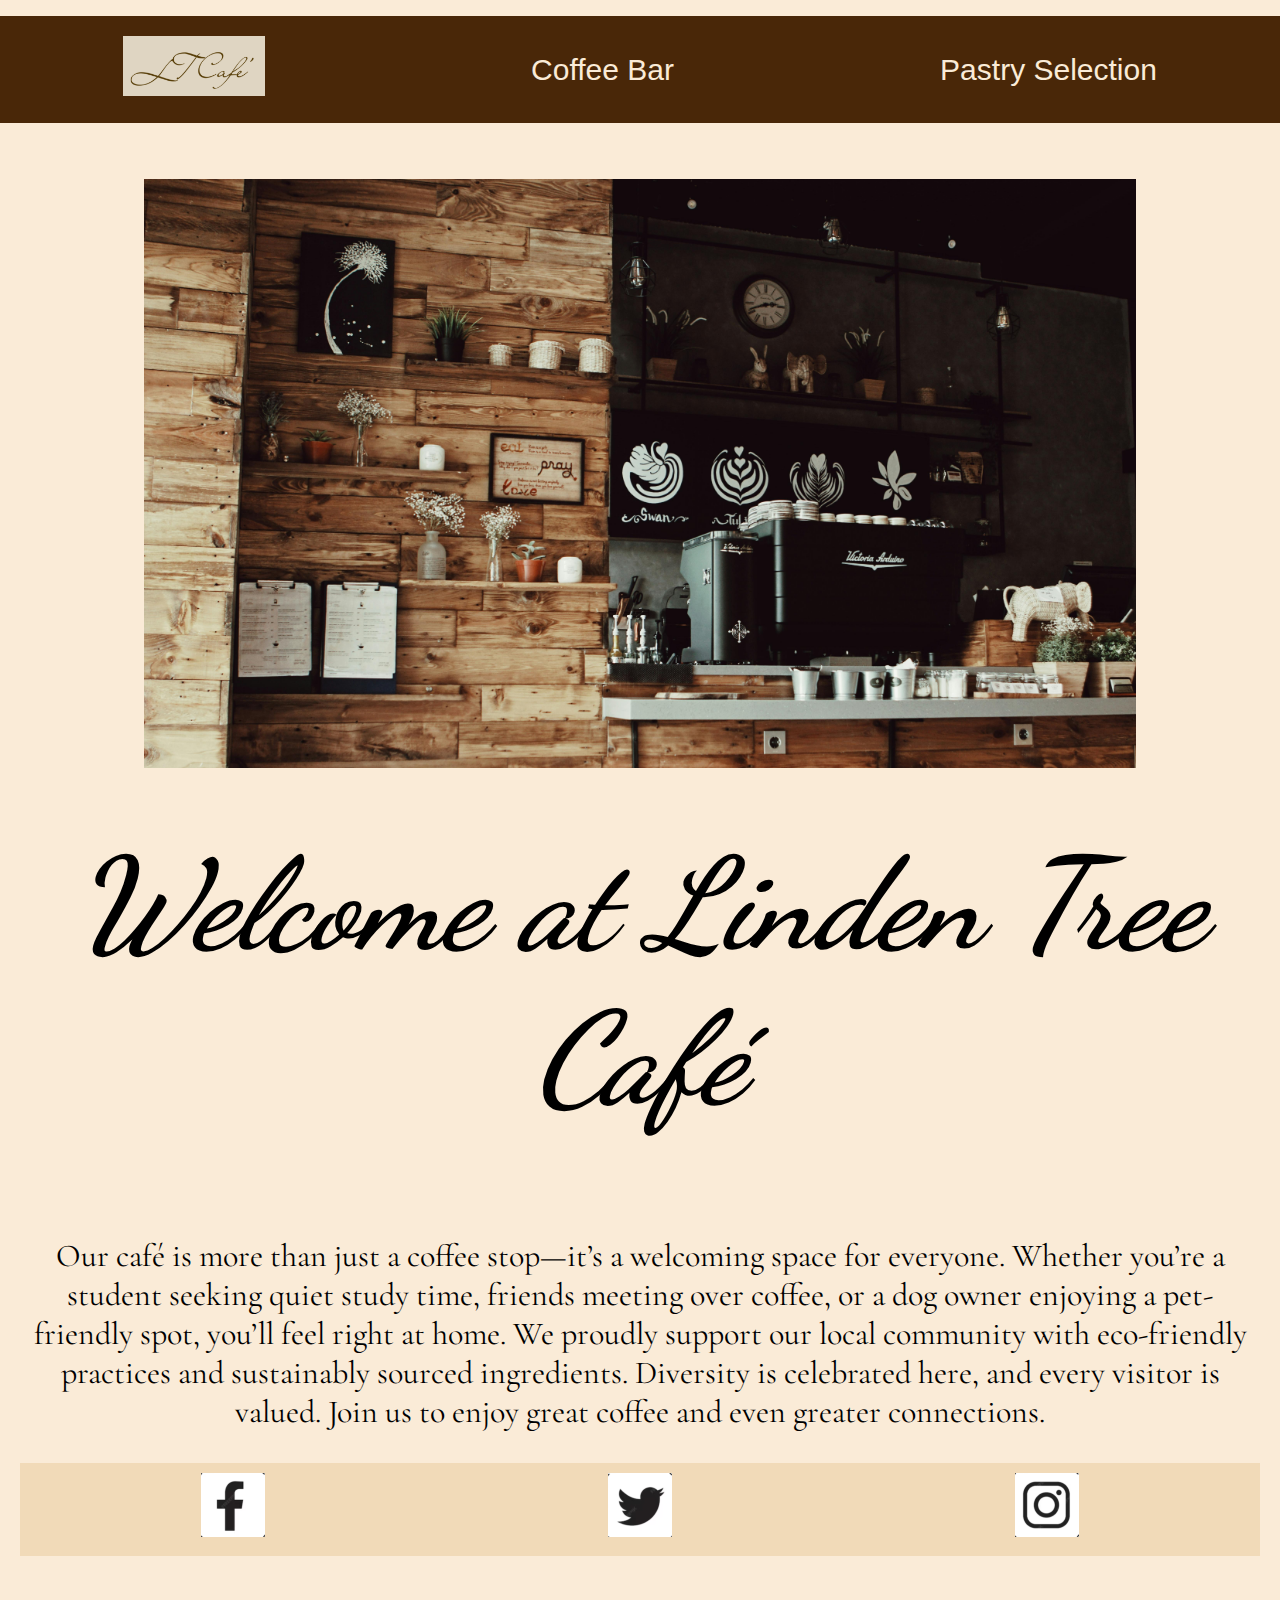
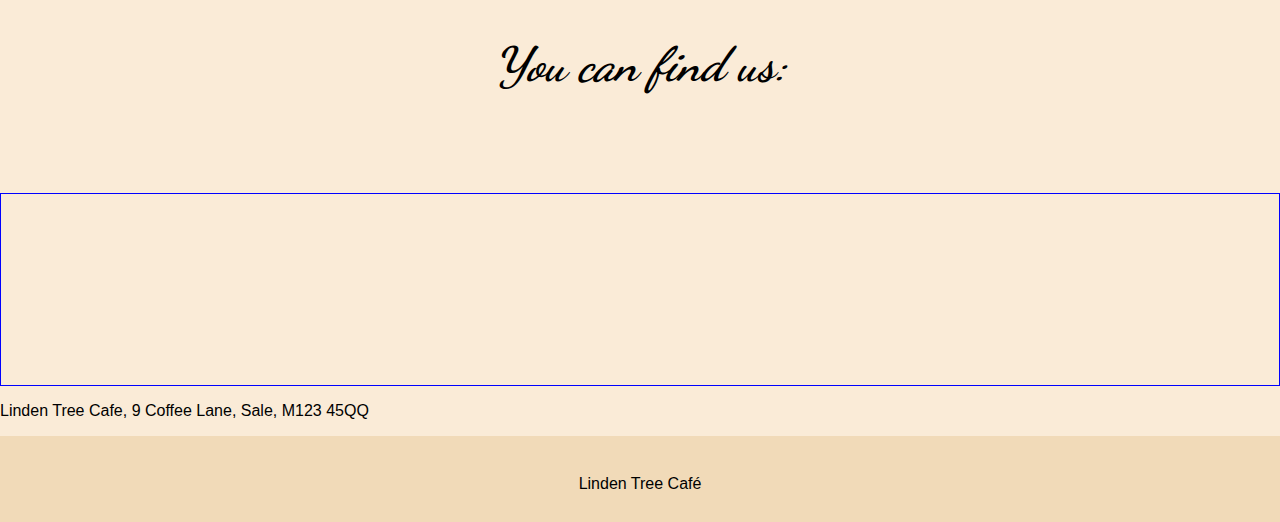
==== index.html @ 654322bf "initial commit" ====
<!DOCTYPE html>
<html lang="en">
<head>
    <meta charset="UTF-8">
    <meta name="viewport" content="width=device-width, initial-scale=1.0">
    <title>Coffee Shop</title>
<link rel="stylesheet" href="style.css">
<link rel="preconnect" href="https://fonts.googleapis.com">
<lin<k rel="preconnect" href="https://fonts.gstatic.com" crossorigin>
<link href="https://fonts.googleapis.com/css2?family=Dancing+Script:wght@400..700&family=Edu+AU+VIC+WA+NT+Pre:wght@400..700&display=swap" rel="stylesheet">
</head>

<body>
<header>
    <nav>
        <ul>
            <a href="index.html">
                <img src="images/ltc.png" alt="ltc" class="logo">
            </a>
            <a href="coffee.html">Coffee Bar</a>
            <a href="pastry.html">Pastry Selection</a>
        </ul>
    </nav>
</header>

<main>
    <link rel="preconnect" href="https://fonts.googleapis.com">
<link rel="preconnect" href="https://fonts.gstatic.com" crossorigin>
<link href="https://fonts.googleapis.com/css2?family=Cormorant+Garamond:ital,wght@0,300;0,400;0,500;0,600;0,700;1,300;1,400;1,500;1,600;1,700&family=Dancing+Script:wght@400..700&family=Edu+AU+VIC+WA+NT+Pre:wght@400..700&display=swap" rel="stylesheet">
<img src="./images/coffee-shop.jpg" alt="Linten Tree Café picture" class="center-image">
<div>
    <h1>Welcome at Linden Tree Café</h1>
</div>
<p>Our café is more than just a coffee stop—it’s a welcoming space for everyone. Whether you’re a student seeking quiet study time, friends meeting over coffee, or a dog owner enjoying a pet-friendly spot, you’ll feel right at home.

    We proudly support our local community with eco-friendly practices and sustainably sourced ingredients. Diversity is celebrated here, and every visitor is valued. Join us to enjoy great coffee and even greater connections.</p>

    <nav>
        <a href="#"><img src="images/facebook-icon.png" alt="Facebook"></a>
        <a href="#"><img src="images/twitter-icon.png" alt="Twitter"></a>
        <a href="#"><img src="images/instagram-icon.png" alt="Instagram"></a>
    </nav>

</main>



<h2>You can find us:</h2>
<div class="map">
<div class="mapouter">
    <div class="gmap_canvas">
        <iframe class="gmap_iframe" frameborder="0" scrolling="no" marginheight="0" marginwidth="0" src="https://maps.google.com/maps?width=647&amp;height=191&amp;hl=en&amp;q=Sale Waterpark, Manchester&amp;t=&amp;z=13&amp;ie=UTF8&amp;iwloc=B&amp;output=embed"></iframe><a href="https://embed-googlemap.com">embed google map</a></div><style>.mapouter{position:relative;text-align:right;width:647px;height:191px;}.gmap_canvas {overflow:hidden;background:none!important;width:647px;height:191px;}.gmap_iframe {width:647px!important;height:191px!important;}</style>
    </div>
   
</div>
<p>Linden Tree Cafe, 9 Coffee Lane, Sale, M123 45QQ</p>
</div>
<footer>
    <p>Linden Tree Café<a href="index.html"></a></p>
    </footer>

</body>

</html>
---- style.css ----
html {
    background-color: antiquewhite;
}

body {
    margin:0 auto;
    width:1280px;
    font-size: 16px;
    font-family:Arial, Helvetica, sans-serif;
    box-sizing:border-box;
    }
    
nav>ul {
    background-color: rgb(73, 39, 8);
    padding: 20px;
    display:flex;
    flex-direction: row;
    justify-content: space-around;
    align-items: center;
    gap: 60px;
}
a {
    color: antiquewhite ;
    font-size: 30px;
    text-decoration: none;
}
header nav a:hover {
    text-decoration: underline;
}

.logo {
    height: 60px;
    width: auto;
}

.center-image {
    display:block;
    margin: 20px auto;
    max-width: 80%;
    height: auto;
}

div h1 {
    margin-top: 60px;
    margin-bottom: 100px;
    font-family: "dancing script";
    font-optical-sizing: auto;
    font-style: italic;
    text-align:center;
    font-size: 4em;
    color: black;
}

h2 {
    margin-top: 60px;
    margin-bottom: 100px;
    font-family: "dancing script";
    font-optical-sizing: auto;
    font-style: italic;
    text-align:center;
    font-size: 3em;
}
main {
    text-align: center;
    padding: 20px;
    font-size: 2em;
    font-family: "Cormorant Garamond", serif;
}

main nav {
    background-color: rgb(241, 218, 184);
    text-align:center;
    padding: 10px;
    display:flex;
    justify-content: space-around;
}

.map {
 border: 1px solid blue;
    display: flex;
    justify-content: center;
}


footer {
    background-color: rgb(241, 218, 184);
    text-align: center;
    padding: 10px;
    margin:0 auto
}

.coffee-gallery {
    display: flex;
    flex-wrap: wrap;
    justify-content:space-around;
    align-content: center;
    gap: 20px;
    margin-top: 20px;
    }

.coffee-gallery div {
    text-align: center;
}

.coffee-gallery img {
    width: 300px;
    height: auto;
}

.pastry-gallery {
    display: flex;
    flex-wrap: wrap;
    justify-content:space-around;
    align-content: center;
    gap: 20px;
    margin-top: 20px;
    }

.pastry-gallery div {
    text-align: center;
}

.pastry-gallery img {
    width: 300px;
    height: auto;
}
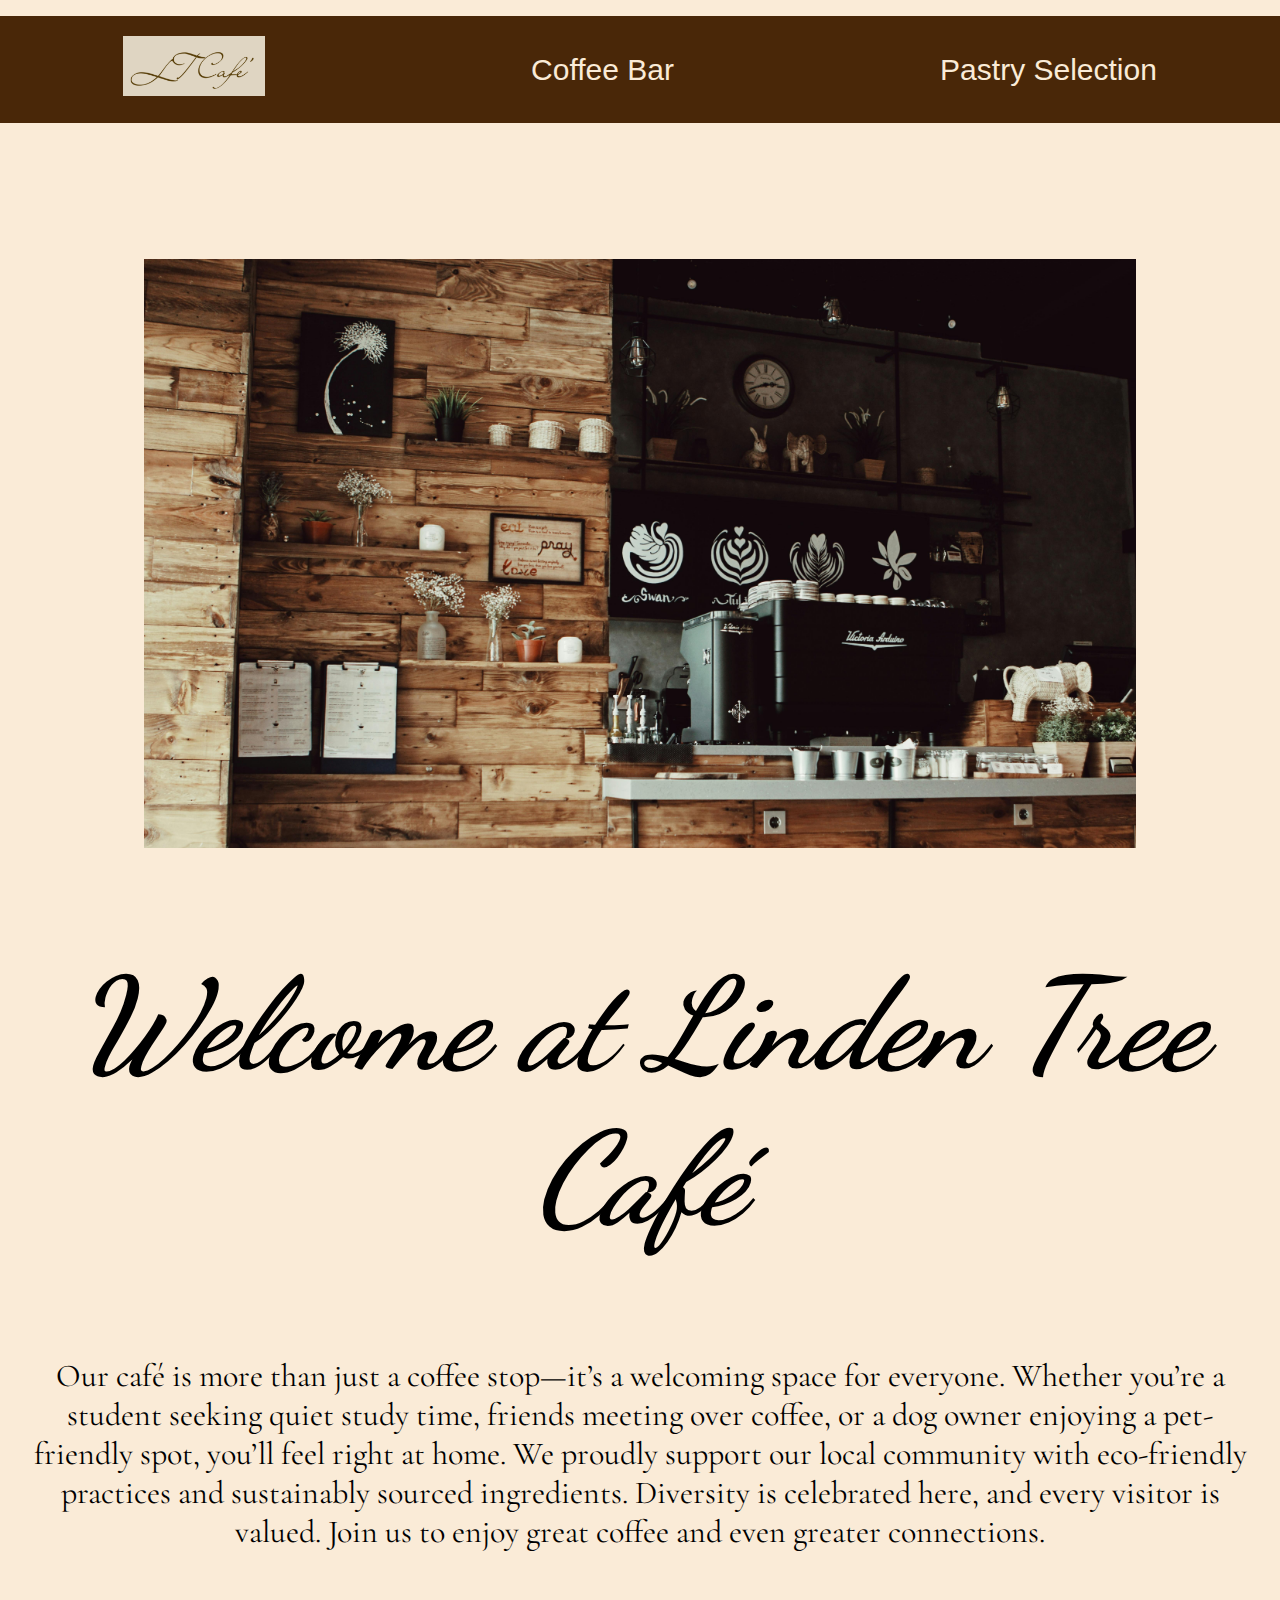
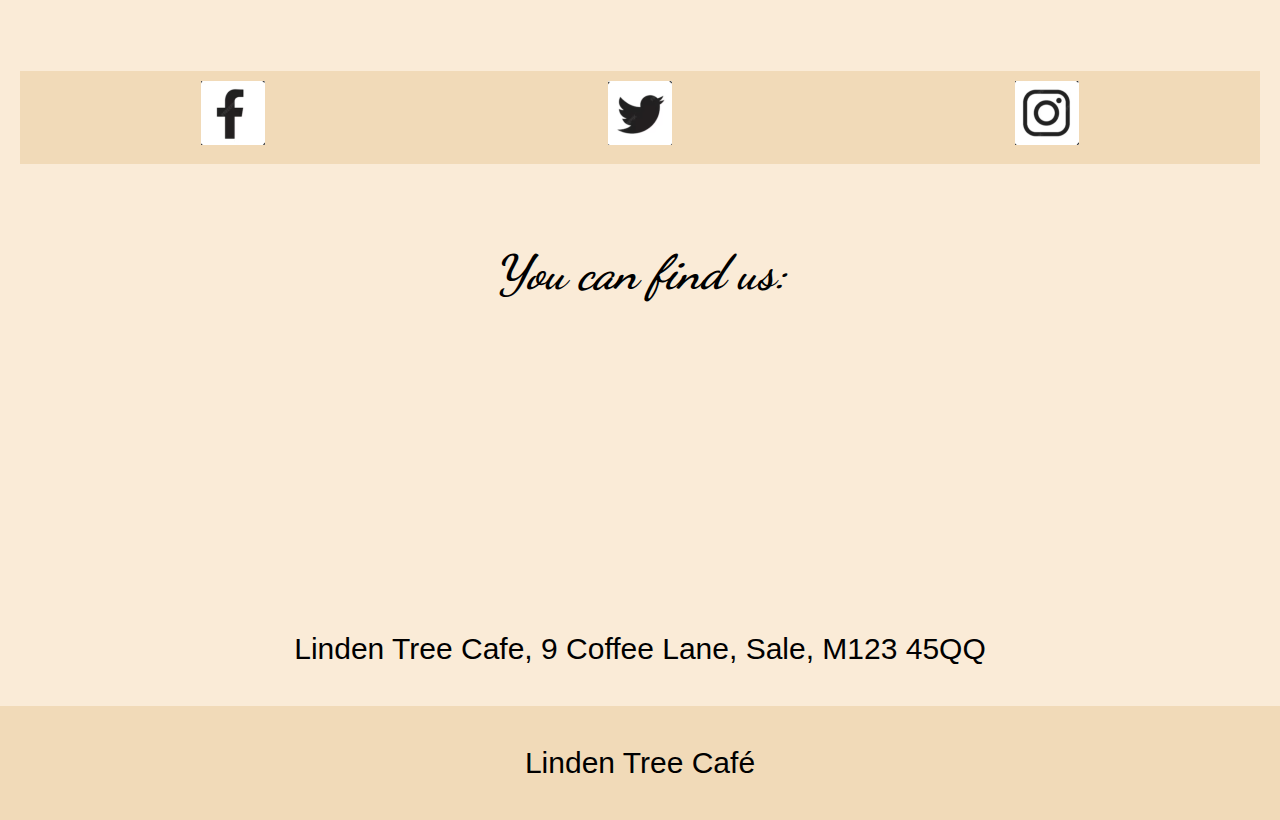
==== commit 14b5ae85: "styling and text changes commit message for your changes. Lines starting" ====
--- a/index.html
+++ b/index.html
@@ -47,17 +47,21 @@
 
 <h2>You can find us:</h2>
 <div class="map">
-<div class="mapouter">
+  <div class="mapouter">
     <div class="gmap_canvas">
         <iframe class="gmap_iframe" frameborder="0" scrolling="no" marginheight="0" marginwidth="0" src="https://maps.google.com/maps?width=647&amp;height=191&amp;hl=en&amp;q=Sale Waterpark, Manchester&amp;t=&amp;z=13&amp;ie=UTF8&amp;iwloc=B&amp;output=embed"></iframe><a href="https://embed-googlemap.com">embed google map</a></div><style>.mapouter{position:relative;text-align:right;width:647px;height:191px;}.gmap_canvas {overflow:hidden;background:none!important;width:647px;height:191px;}.gmap_iframe {width:647px!important;height:191px!important;}</style>
     </div>
-   
+  </div>
+
+  <div class="address">
+<p> Linden Tree Cafe, 9 Coffee Lane, Sale, M123 45QQ</p>
+  </div>
 </div>
-<p>Linden Tree Cafe, 9 Coffee Lane, Sale, M123 45QQ</p>
-</div>
+
+
 <footer>
     <p>Linden Tree Café<a href="index.html"></a></p>
-    </footer>
+</footer>
 
 </body>
 
--- a/style.css
+++ b/style.css
@@ -35,7 +35,7 @@
 
 .center-image {
     display:block;
-    margin: 20px auto;
+    margin: 100px auto;
     max-width: 80%;
     height: auto;
 }
@@ -71,22 +71,29 @@
     background-color: rgb(241, 218, 184);
     text-align:center;
     padding: 10px;
+    margin-top: 120px;
     display:flex;
     justify-content: space-around;
 }
 
 .map {
- border: 1px solid blue;
+    display: flex;
+    justify-content: center;
+    }
+
+.address {
+    font-size: 30px;
+    margin: 10px auto;
     display: flex;
     justify-content: center;
 }
-
 
 footer {
     background-color: rgb(241, 218, 184);
     text-align: center;
     padding: 10px;
-    margin:0 auto
+    margin:0 auto;
+    font-size: 30px;
 }
 
 .coffee-gallery {
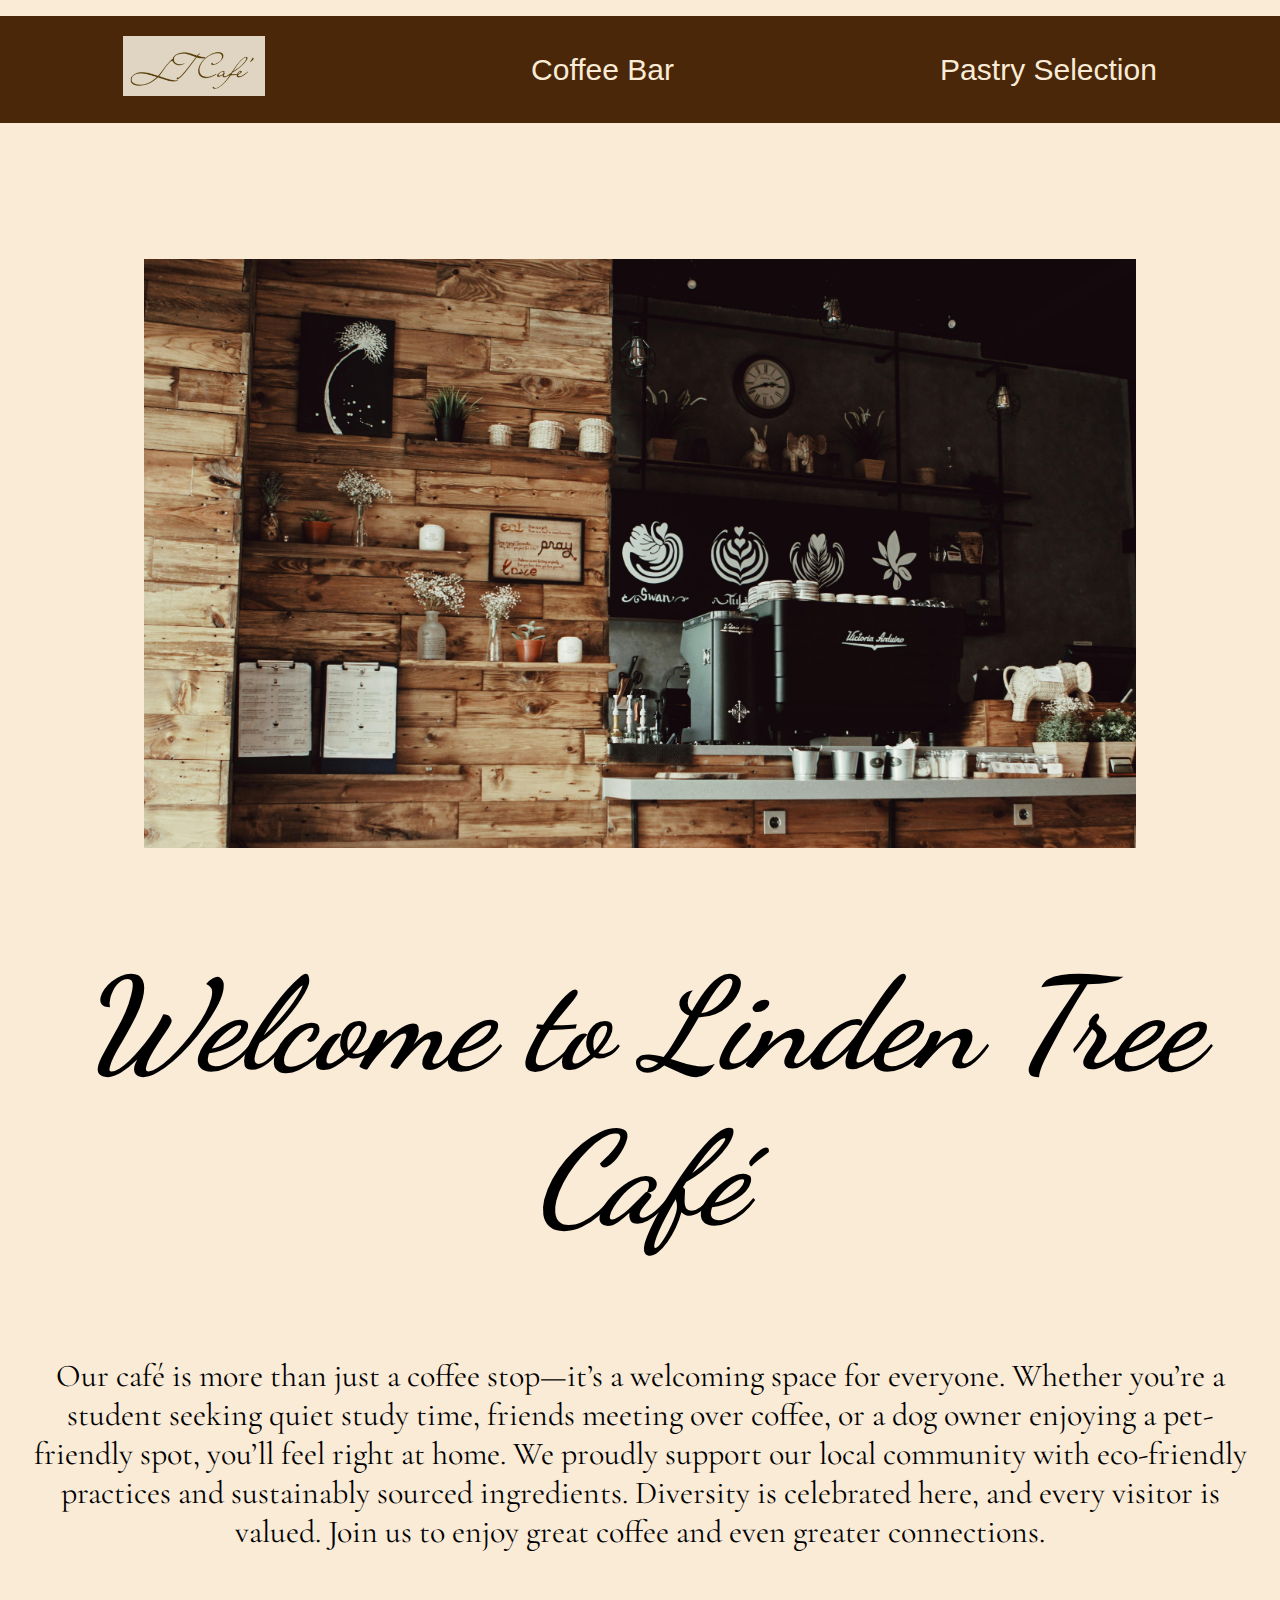
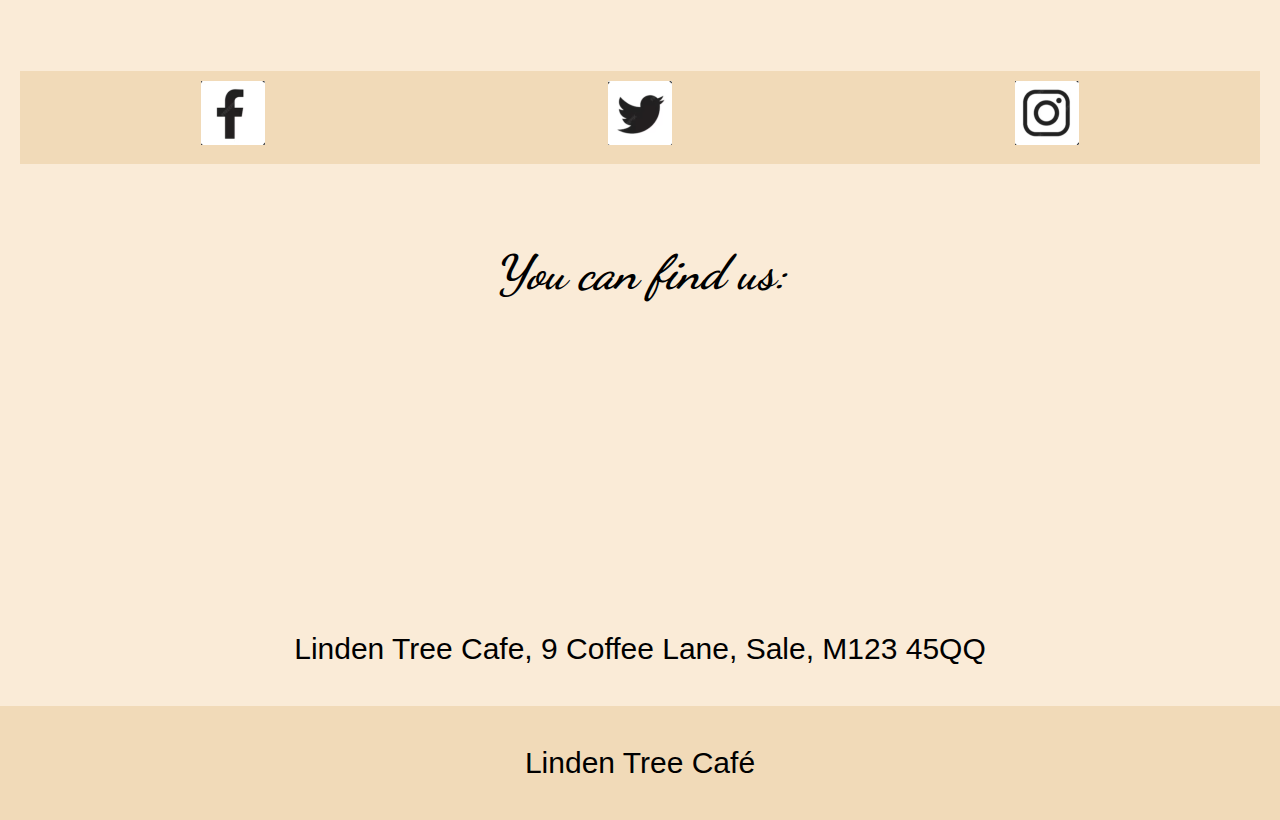
==== commit 53a8e6c5: "alterations" ====
--- a/index.html
+++ b/index.html
@@ -29,7 +29,7 @@
 <link href="https://fonts.googleapis.com/css2?family=Cormorant+Garamond:ital,wght@0,300;0,400;0,500;0,600;0,700;1,300;1,400;1,500;1,600;1,700&family=Dancing+Script:wght@400..700&family=Edu+AU+VIC+WA+NT+Pre:wght@400..700&display=swap" rel="stylesheet">
 <img src="./images/coffee-shop.jpg" alt="Linten Tree Café picture" class="center-image">
 <div>
-    <h1>Welcome at Linden Tree Café</h1>
+    <h1>Welcome to Linden Tree Café</h1>
 </div>
 <p>Our café is more than just a coffee stop—it’s a welcoming space for everyone. Whether you’re a student seeking quiet study time, friends meeting over coffee, or a dog owner enjoying a pet-friendly spot, you’ll feel right at home.
 
@@ -60,7 +60,7 @@
 
 
 <footer>
-    <p>Linden Tree Café<a href="index.html"></a></p>
+    <p>Linden Tree Café</p>
 </footer>
 
 </body>
